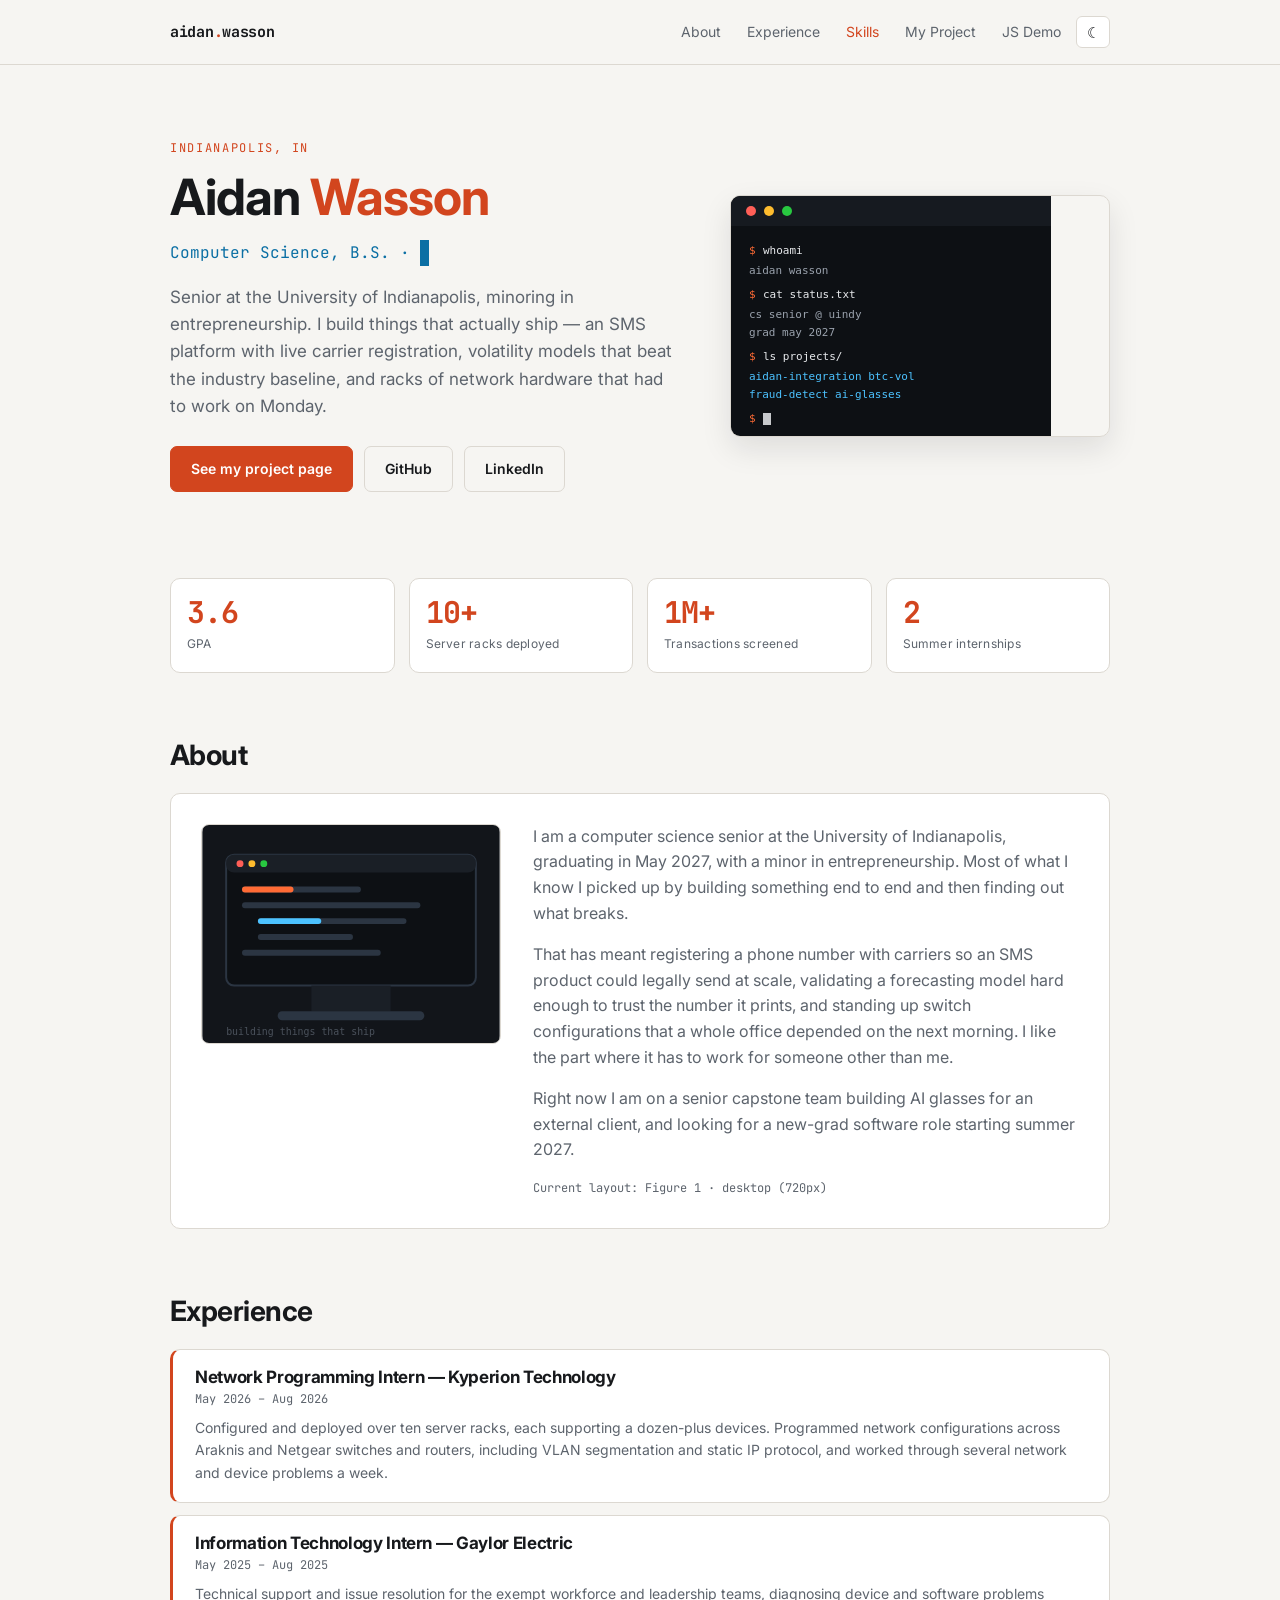
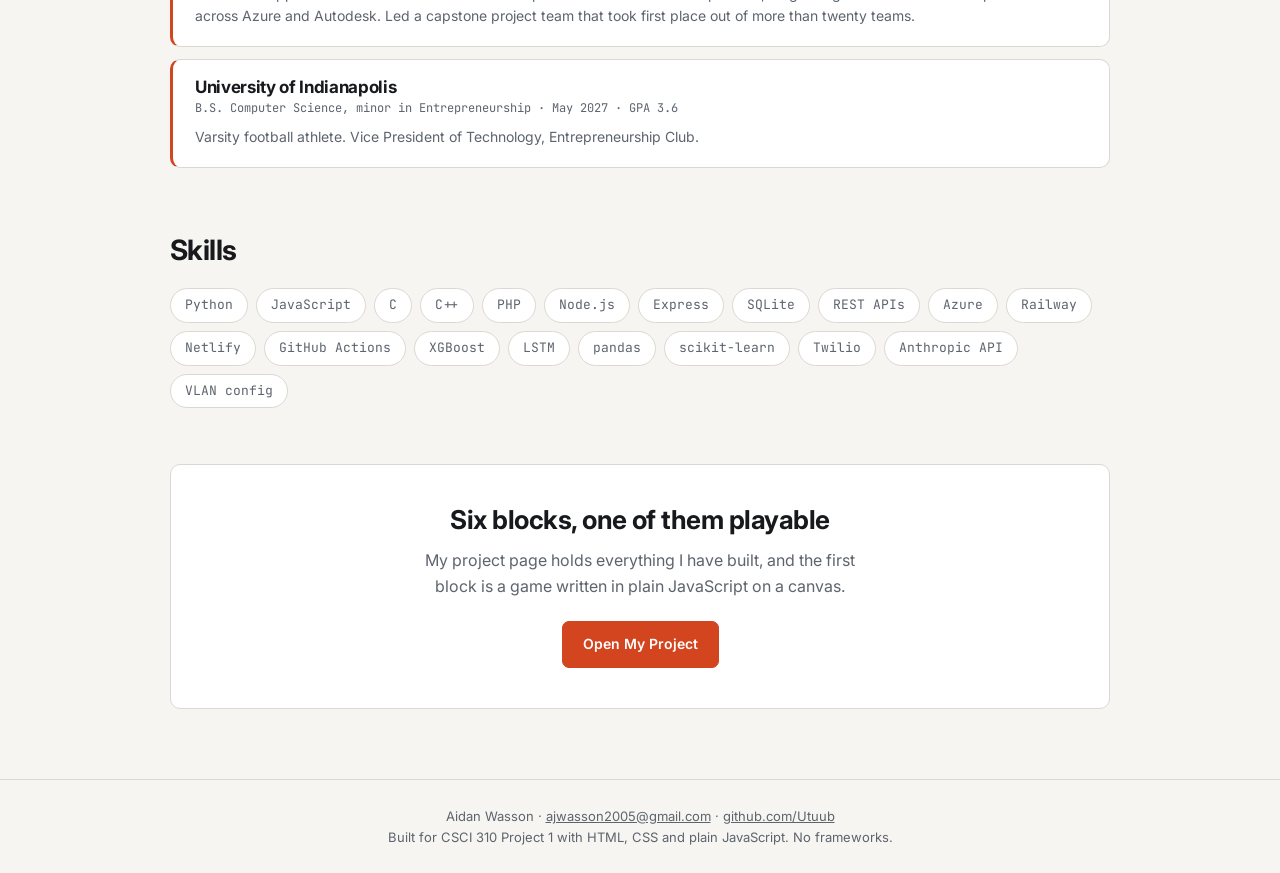
==== index.html @ 946678ec "Initial Site" ====
<!DOCTYPE html>
<html lang="en" data-theme="dark">
<head>
<meta charset="utf-8">
<meta name="viewport" content="width=device-width, initial-scale=1">
<title>Aidan Wasson — Computer Science, University of Indianapolis</title>
<meta name="description" content="Aidan Wasson — computer science senior at the University of Indianapolis. Full-stack, machine learning and network engineering projects.">

<link rel="preconnect" href="https://fonts.googleapis.com">
<link rel="preconnect" href="https://fonts.gstatic.com" crossorigin>
<link href="https://fonts.googleapis.com/css2?family=Inter:wght@400;600;700&family=JetBrains+Mono:wght@400;700&display=swap" rel="stylesheet">

<link rel="stylesheet" href="css/base.css">
<link rel="stylesheet" href="css/home.css">

<!-- loaded early, before first paint, so the saved theme does not flash -->
<script src="js/theme.js"></script>
</head>
<body>

<header class="nav">
  <div class="nav-inner">
    <a class="nav-mark" href="index.html">aidan<span>.</span>wasson</a>
    <button class="nav-toggle" type="button" aria-expanded="false" aria-label="Menu">&#9776;</button>
    <nav class="nav-links">
      <a href="#about">About</a>
      <a href="#work">Experience</a>
      <a href="#skills">Skills</a>
      <a href="projects.html">My Project</a>
      <a href="demo.html">JS Demo</a>
      <button class="theme-btn" type="button" aria-label="Switch theme">&#9728;</button>
    </nav>
  </div>
</header>

<main class="wrap">

  <!-- ---------------- hero ---------------- -->
  <section class="hero">
    <div>
      <p class="eyebrow">Indianapolis, IN</p>
      <h1>Aidan <span class="accent">Wasson</span></h1>

      <!-- the typewriter target — js/main.js reads data-phrases -->
      <p class="typed-line" data-typewriter
         data-phrases='["Computer Science, B.S. &#183; May 2027","Full-stack developer","Machine learning practitioner","Network programming intern","Varsity football athlete"]'></p>

      <p class="lede">
        Senior at the University of Indianapolis, minoring in entrepreneurship. I build
        things that actually ship &mdash; an SMS platform with live carrier registration,
        volatility models that beat the industry baseline, and racks of network hardware
        that had to work on Monday.
      </p>

      <div class="hero-actions">
        <a class="btn" href="projects.html">See my project page</a>
        <a class="btn btn-ghost" href="https://github.com/Utuub">GitHub</a>
        <a class="btn btn-ghost" href="https://linkedin.com/in/aidan-wasson-02a446388">LinkedIn</a>
      </div>
    </div>

    <div class="hero-art">
      <img src="img/hero.svg" alt="Terminal window listing Aidan's projects" width="320" height="240">
    </div>
  </section>

  <!-- counters animate when they scroll into view -->
  <section class="stats reveal">
    <div class="stat"><b data-count="3.6">0</b><span>GPA</span></div>
    <div class="stat"><b data-count="10" data-suffix="+">0</b><span>Server racks deployed</span></div>
    <div class="stat"><b data-count="1" data-suffix="M+">0</b><span>Transactions screened</span></div>
    <div class="stat"><b data-count="2" data-suffix="">0</b><span>Summer internships</span></div>
  </section>

  <!-- ---------------- about ----------------
       This section is the one whose IMAGE and TEXT both change between the
       desktop and the mobile layout, per the Project 1 spec. The swap is in
       css/home.css; js/main.js watches the same breakpoint and reports which
       layout is live in the [data-layout-text] span. -->
  <section class="section reveal" id="about">
    <h2>About</h2>
    <div class="about">

      <!-- desktop picture -->
      <img class="about-desktop-only" src="img/about-desktop.svg"
           alt="An editor window with code on a desk setup" width="300" height="220">

      <!-- mobile picture — a different image entirely -->
      <img class="about-mobile-only" src="img/about-mobile.svg"
           alt="The same site rendered on a phone" width="300" height="200">

      <div>
        <!-- desktop copy -->
        <div class="about-desktop-only">
          <p>
            I am a computer science senior at the University of Indianapolis, graduating in
            May 2027, with a minor in entrepreneurship. Most of what I know I picked up by
            building something end to end and then finding out what breaks.
          </p>
          <p>
            That has meant registering a phone number with carriers so an SMS product could
            legally send at scale, validating a forecasting model hard enough to trust the
            number it prints, and standing up switch configurations that a whole office
            depended on the next morning. I like the part where it has to work for someone
            other than me.
          </p>
          <p>
            Right now I am on a senior capstone team building AI glasses for an external
            client, and looking for a new-grad software role starting summer 2027.
          </p>
        </div>

        <!-- mobile copy — shorter, and not the same words -->
        <div class="about-mobile-only">
          <p>
            CS senior at the University of Indianapolis, graduating May 2027. I build
            full-stack products, machine learning models, and the network plumbing
            underneath both.
          </p>
          <p>
            Currently on a senior capstone team building AI glasses, and looking for a
            new-grad software role for summer 2027.
          </p>
        </div>

        <p style="font-family:var(--mono);font-size:12px;color:var(--ink-soft);margin-bottom:0">
          Current layout: <span data-layout-text>&#8230;</span>
        </p>
      </div>
    </div>
  </section>

  <!-- ---------------- experience ---------------- -->
  <section class="section reveal" id="work">
    <h2>Experience</h2>
    <div class="xp">
      <article class="xp-item">
        <h3>Network Programming Intern &mdash; Kyperion Technology</h3>
        <p class="when">May 2026 &ndash; Aug 2026</p>
        <p>
          Configured and deployed over ten server racks, each supporting a dozen-plus devices.
          Programmed network configurations across Araknis and Netgear switches and routers,
          including VLAN segmentation and static IP protocol, and worked through several
          network and device problems a week.
        </p>
      </article>
      <article class="xp-item">
        <h3>Information Technology Intern &mdash; Gaylor Electric</h3>
        <p class="when">May 2025 &ndash; Aug 2025</p>
        <p>
          Technical support and issue resolution for the exempt workforce and leadership teams,
          diagnosing device and software problems across Azure and Autodesk. Led a capstone
          project team that took first place out of more than twenty teams.
        </p>
      </article>
      <article class="xp-item">
        <h3>University of Indianapolis</h3>
        <p class="when">B.S. Computer Science, minor in Entrepreneurship &#183; May 2027 &#183; GPA 3.6</p>
        <p>
          Varsity football athlete. Vice President of Technology, Entrepreneurship Club.
        </p>
      </article>
    </div>
  </section>

  <!-- ---------------- skills ---------------- -->
  <section class="section reveal" id="skills">
    <h2>Skills</h2>
    <div class="skills">
      <span class="chip">Python</span><span class="chip">JavaScript</span><span class="chip">C</span>
      <span class="chip">C++</span><span class="chip">PHP</span><span class="chip">Node.js</span>
      <span class="chip">Express</span><span class="chip">SQLite</span><span class="chip">REST APIs</span>
      <span class="chip">Azure</span><span class="chip">Railway</span><span class="chip">Netlify</span>
      <span class="chip">GitHub Actions</span><span class="chip">XGBoost</span><span class="chip">LSTM</span>
      <span class="chip">pandas</span><span class="chip">scikit-learn</span><span class="chip">Twilio</span>
      <span class="chip">Anthropic API</span><span class="chip">VLAN config</span>
    </div>
  </section>

  <!-- ---------------- cta ---------------- -->
  <section class="cta reveal">
    <h2>Six blocks, one of them playable</h2>
    <p>
      My project page holds everything I have built, and the first block is a game
      written in plain JavaScript on a canvas.
    </p>
    <a class="btn" href="projects.html">Open My Project</a>
  </section>

</main>

<footer class="foot">
  Aidan Wasson &#183;
  <a href="mailto:ajwasson2005@gmail.com">ajwasson2005@gmail.com</a> &#183;
  <a href="https://github.com/Utuub">github.com/Utuub</a><br>
  Built for CSCI 310 Project 1 with HTML, CSS and plain JavaScript. No frameworks.
</footer>

<script src="js/main.js"></script>
</body>
</html>
---- css/base.css ----
/* base.css — design tokens, reset, nav, footer.
   Shared by every page. Page-specific rules live in their own file. */

/* ---------- tokens ---------- */
:root {
  --bg:        #101215;
  --bg-raise:  #181b20;
  --bg-sink:   #0a0b0d;
  --line:      #262b32;
  --ink:       #e8eaed;
  --ink-soft:  #9aa2ad;
  --accent:    #ff6b35;
  --accent-2:  #4cc2ff;
  --radius:    10px;
  --shadow:    0 12px 30px rgba(0, 0, 0, .45);
  --sans: "Inter", -apple-system, BlinkMacSystemFont, "Segoe UI", Roboto, Arial, sans-serif;
  --mono: "JetBrains Mono", ui-monospace, "SF Mono", Consolas, "Courier New", monospace;
}

/* Light theme — applied by js/theme.js writing data-theme="light" on <html>. */
html[data-theme="light"] {
  --bg:        #f6f5f2;
  --bg-raise:  #ffffff;
  --bg-sink:   #e9e7e2;
  --line:      #dcd8d1;
  --ink:       #17191c;
  --ink-soft:  #5d646d;
  --accent:    #d2451e;
  --accent-2:  #0b6fa4;
  --shadow:    0 12px 30px rgba(20, 22, 26, .10);
}

/* ---------- reset ---------- */
* { box-sizing: border-box; }

html { scroll-behavior: smooth; }

body {
  margin: 0;
  background: var(--bg);
  color: var(--ink);
  font-family: var(--sans);
  font-size: 16px;
  line-height: 1.6;
  -webkit-font-smoothing: antialiased;
  transition: background .25s ease, color .25s ease;
}

img { max-width: 100%; display: block; }

a { color: var(--accent); }

h1, h2, h3 { line-height: 1.15; margin: 0 0 .5em; font-weight: 700; letter-spacing: -.02em; }

/* ---------- top navigation ---------- */
.nav {
  position: sticky;
  top: 0;
  z-index: 40;
  background: color-mix(in srgb, var(--bg) 88%, transparent);
  backdrop-filter: blur(10px);
  border-bottom: 1px solid var(--line);
}

.nav-inner {
  max-width: 980px;
  margin: 0 auto;
  padding: 14px 20px;
  display: flex;
  align-items: center;
  gap: 18px;
}

.nav-mark {
  font-family: var(--mono);
  font-weight: 700;
  font-size: 15px;
  letter-spacing: -.02em;
  color: var(--ink);
  text-decoration: none;
  white-space: nowrap;
}
.nav-mark span { color: var(--accent); }

.nav-links {
  display: flex;
  gap: 4px;
  margin-left: auto;
  align-items: center;
}

.nav-links a {
  color: var(--ink-soft);
  text-decoration: none;
  font-size: 14px;
  padding: 7px 11px;
  border-radius: 6px;
  transition: color .15s ease, background .15s ease;
}
.nav-links a:hover { color: var(--ink); background: var(--bg-raise); }
/* set by the scroll-spy in js/main.js */
.nav-links a.current { color: var(--accent); }

/* theme toggle button — js/theme.js */
.theme-btn {
  background: var(--bg-raise);
  border: 1px solid var(--line);
  color: var(--ink);
  border-radius: 6px;
  width: 34px;
  height: 32px;
  cursor: pointer;
  font-size: 15px;
  line-height: 1;
  display: grid;
  place-items: center;
  transition: border-color .15s ease, transform .15s ease;
}
.theme-btn:hover { border-color: var(--accent); transform: translateY(-1px); }

/* hamburger — hidden until the layout goes narrow */
.nav-toggle {
  display: none;
  background: var(--bg-raise);
  border: 1px solid var(--line);
  color: var(--ink);
  border-radius: 6px;
  width: 34px;
  height: 32px;
  cursor: pointer;
  font-size: 15px;
  line-height: 1;
}

/* ---------- shared bits ---------- */
.btn {
  display: inline-block;
  padding: 11px 20px;
  border-radius: 7px;
  text-decoration: none;
  font-size: 14px;
  font-weight: 600;
  border: 1px solid var(--accent);
  background: var(--accent);
  color: #fff;
  transition: transform .15s ease, box-shadow .15s ease;
}
.btn:hover { transform: translateY(-2px); box-shadow: 0 8px 18px rgba(0,0,0,.3); }

.btn-ghost {
  background: transparent;
  color: var(--ink);
  border-color: var(--line);
}
.btn-ghost:hover { border-color: var(--accent); }

.eyebrow {
  font-family: var(--mono);
  font-size: 12px;
  letter-spacing: .14em;
  text-transform: uppercase;
  color: var(--accent);
  margin: 0 0 10px;
}

.foot {
  border-top: 1px solid var(--line);
  margin-top: 70px;
  padding: 26px 20px;
  text-align: center;
  color: var(--ink-soft);
  font-size: 13px;
}
.foot a { color: var(--ink-soft); }

/* ---------- scroll reveal (js/main.js IntersectionObserver) ---------- */
.reveal {
  opacity: 0;
  transform: translateY(18px);
  transition: opacity .55s ease, transform .55s ease;
}
.reveal.shown { opacity: 1; transform: none; }

@media (prefers-reduced-motion: reduce) {
  .reveal { opacity: 1; transform: none; transition: none; }
  html { scroll-behavior: auto; }
}

/* ---------- narrow layout ---------- */
@media (max-width: 719px) {
  .nav-toggle { display: block; margin-left: auto; }

  .nav-links {
    display: none;
    position: absolute;
    top: 100%;
    left: 0;
    right: 0;
    flex-direction: column;
    align-items: stretch;
    gap: 0;
    margin: 0;
    padding: 8px;
    background: var(--bg-raise);
    border-bottom: 1px solid var(--line);
  }
  .nav-links.open { display: flex; }
  .nav-links a { padding: 11px 12px; }
  .nav-links .theme-btn { width: 100%; height: 38px; margin-top: 6px; }
}
---- css/home.css ----
/* home.css — the personal homepage (index.html), the site's entry point. */

.wrap {
  max-width: 980px;
  margin: 0 auto;
  padding: 0 20px;
}

/* ---------- hero ---------- */
.hero {
  padding: 74px 0 60px;
  display: grid;
  grid-template-columns: 1.35fr 1fr;
  gap: 46px;
  align-items: center;
}

.hero h1 {
  font-size: 50px;
  margin-bottom: 14px;
}
.hero h1 .accent { color: var(--accent); }

/* the typewriter line — js/main.js fills it one character at a time */
.typed-line {
  font-family: var(--mono);
  font-size: 16px;
  color: var(--accent-2);
  min-height: 26px;
  margin: 0 0 18px;
}
.caret {
  display: inline-block;
  width: 9px;
  background: var(--accent-2);
  animation: blink 1s steps(1) infinite;
  color: transparent;
}
@keyframes blink { 50% { opacity: 0; } }

.hero p.lede {
  color: var(--ink-soft);
  font-size: 17px;
  margin: 0 0 26px;
  max-width: 48ch;
}

.hero-actions { display: flex; gap: 11px; flex-wrap: wrap; }

.hero-art {
  border-radius: var(--radius);
  border: 1px solid var(--line);
  overflow: hidden;
  box-shadow: var(--shadow);
}

/* ---------- counters (js/main.js counts them up on reveal) ---------- */
.stats {
  display: grid;
  grid-template-columns: repeat(4, 1fr);
  gap: 14px;
  padding: 26px 0 10px;
}

.stat {
  background: var(--bg-raise);
  border: 1px solid var(--line);
  border-radius: var(--radius);
  padding: 18px 16px;
}
.stat b {
  display: block;
  font-family: var(--mono);
  font-size: 30px;
  color: var(--accent);
  line-height: 1;
  letter-spacing: -.03em;
}
.stat span {
  display: block;
  margin-top: 7px;
  font-size: 12px;
  color: var(--ink-soft);
  letter-spacing: .02em;
}

/* ---------- generic section ---------- */
.section { padding: 56px 0 10px; }
.section > h2 { font-size: 28px; margin-bottom: 22px; }

/* ---------- about: this is the block whose IMAGE AND TEXT both change
   between the desktop and mobile layouts (Project 1 requirement) ---------- */
.about {
  display: grid;
  grid-template-columns: 300px 1fr;
  gap: 32px;
  align-items: start;
  background: var(--bg-raise);
  border: 1px solid var(--line);
  border-radius: var(--radius);
  padding: 30px;
}

.about img { border-radius: 8px; border: 1px solid var(--line); }
.about p { color: var(--ink-soft); margin-top: 0; }

/* desktop copy shows, mobile copy hides — swapped in the media query below */
.about-mobile-only { display: none; }

/* ---------- experience list ---------- */
.xp { display: grid; gap: 12px; }

.xp-item {
  background: var(--bg-raise);
  border: 1px solid var(--line);
  border-left: 3px solid var(--accent);
  border-radius: var(--radius);
  padding: 18px 22px;
}
.xp-item h3 { font-size: 17px; margin-bottom: 2px; }
.xp-item .when {
  font-family: var(--mono);
  font-size: 12px;
  color: var(--ink-soft);
  margin: 0 0 8px;
}
.xp-item p { margin: 0; color: var(--ink-soft); font-size: 14px; }

/* ---------- skills ---------- */
.skills { display: flex; flex-wrap: wrap; gap: 8px; }
.chip {
  background: var(--bg-raise);
  border: 1px solid var(--line);
  border-radius: 999px;
  padding: 6px 14px;
  font-size: 13px;
  color: var(--ink-soft);
  font-family: var(--mono);
  transition: color .15s ease, border-color .15s ease, transform .15s ease;
}
.chip:hover { color: var(--accent); border-color: var(--accent); transform: translateY(-2px); }

/* ---------- call to action ---------- */
.cta {
  margin-top: 46px;
  text-align: center;
  background: var(--bg-raise);
  border: 1px solid var(--line);
  border-radius: var(--radius);
  padding: 40px 24px;
}
.cta h2 { font-size: 26px; }
.cta p { color: var(--ink-soft); max-width: 46ch; margin: 0 auto 22px; }

/* ---------- narrow layout ---------- */
@media (max-width: 719px) {
  .hero {
    grid-template-columns: 1fr;
    gap: 26px;
    padding: 40px 0 34px;
  }
  .hero h1 { font-size: 34px; }
  .hero p.lede { font-size: 15px; }

  .stats { grid-template-columns: repeat(2, 1fr); }
  .stat b { font-size: 24px; }

  .section { padding: 38px 0 6px; }
  .section > h2 { font-size: 22px; }

  /* the swap: single column, different photo, shorter copy */
  .about { grid-template-columns: 1fr; gap: 18px; padding: 20px; }
  .about-desktop-only { display: none; }
  .about-mobile-only { display: block; }
}
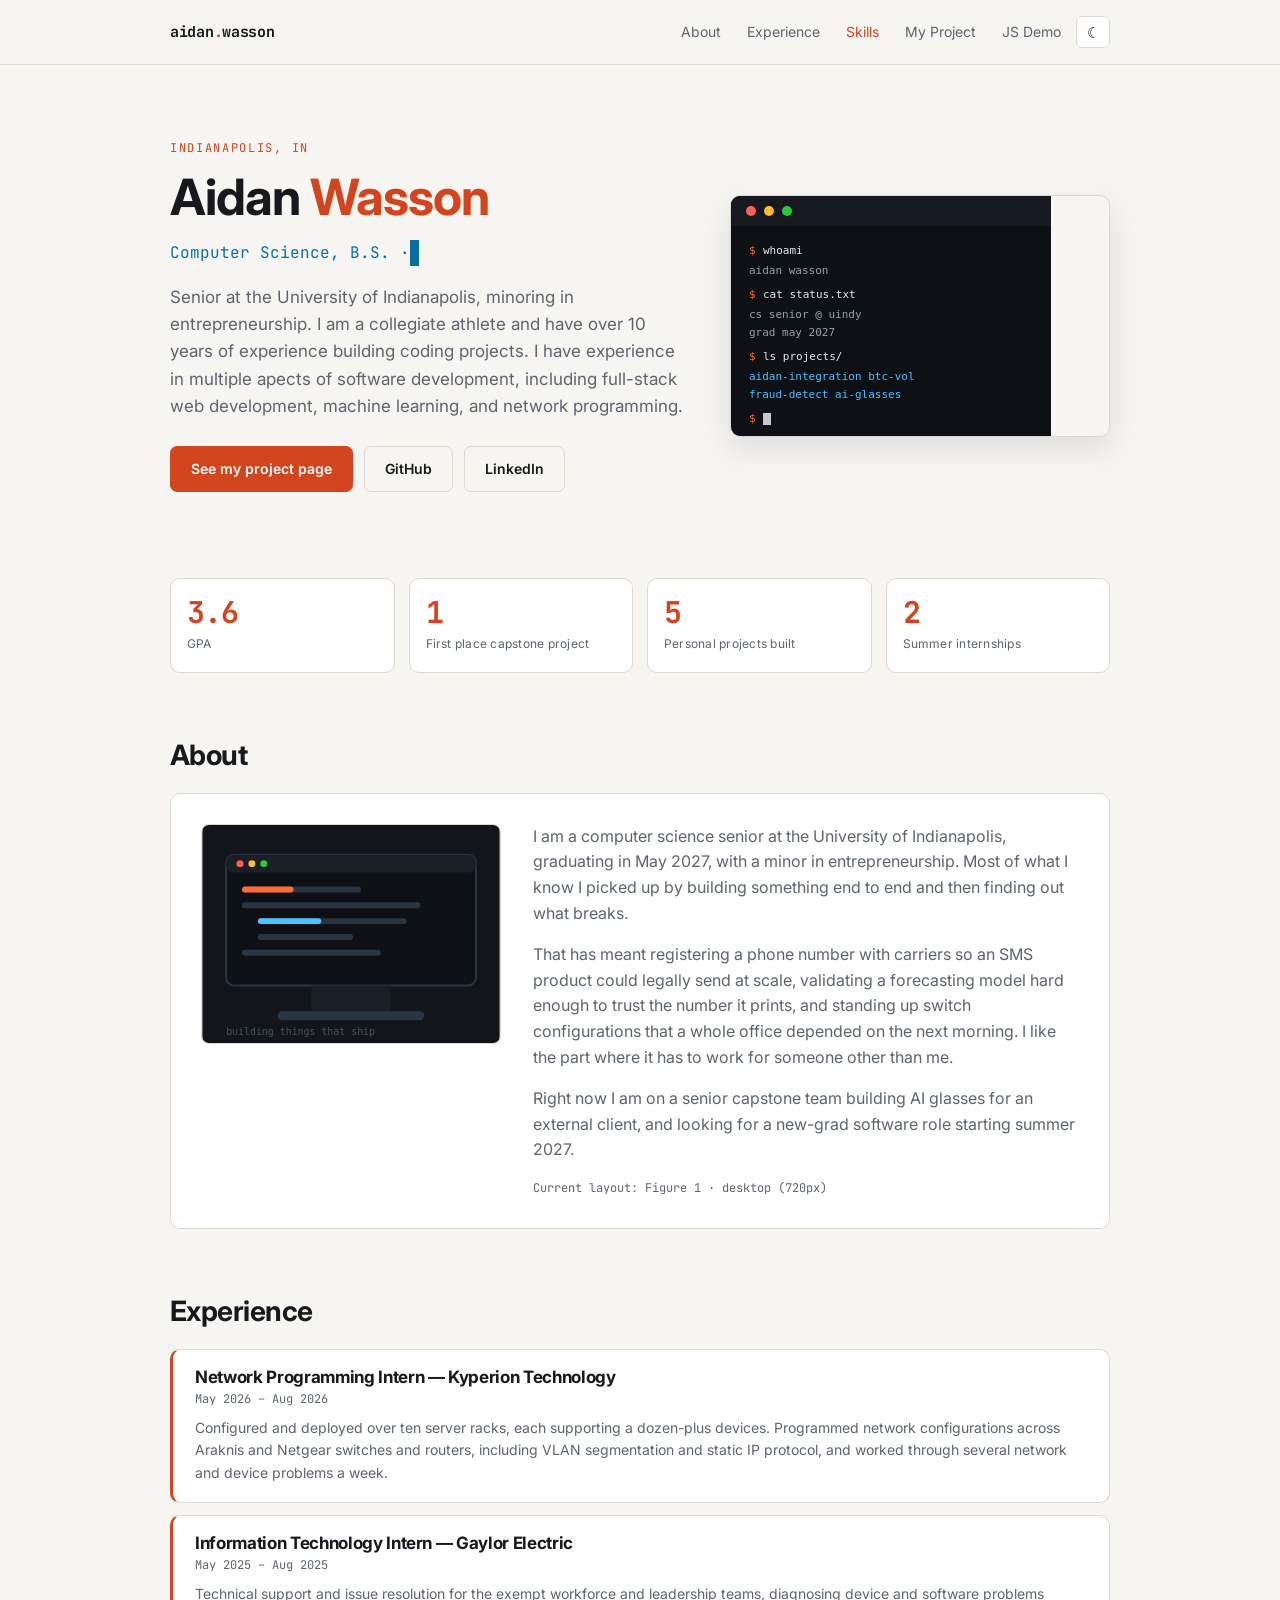
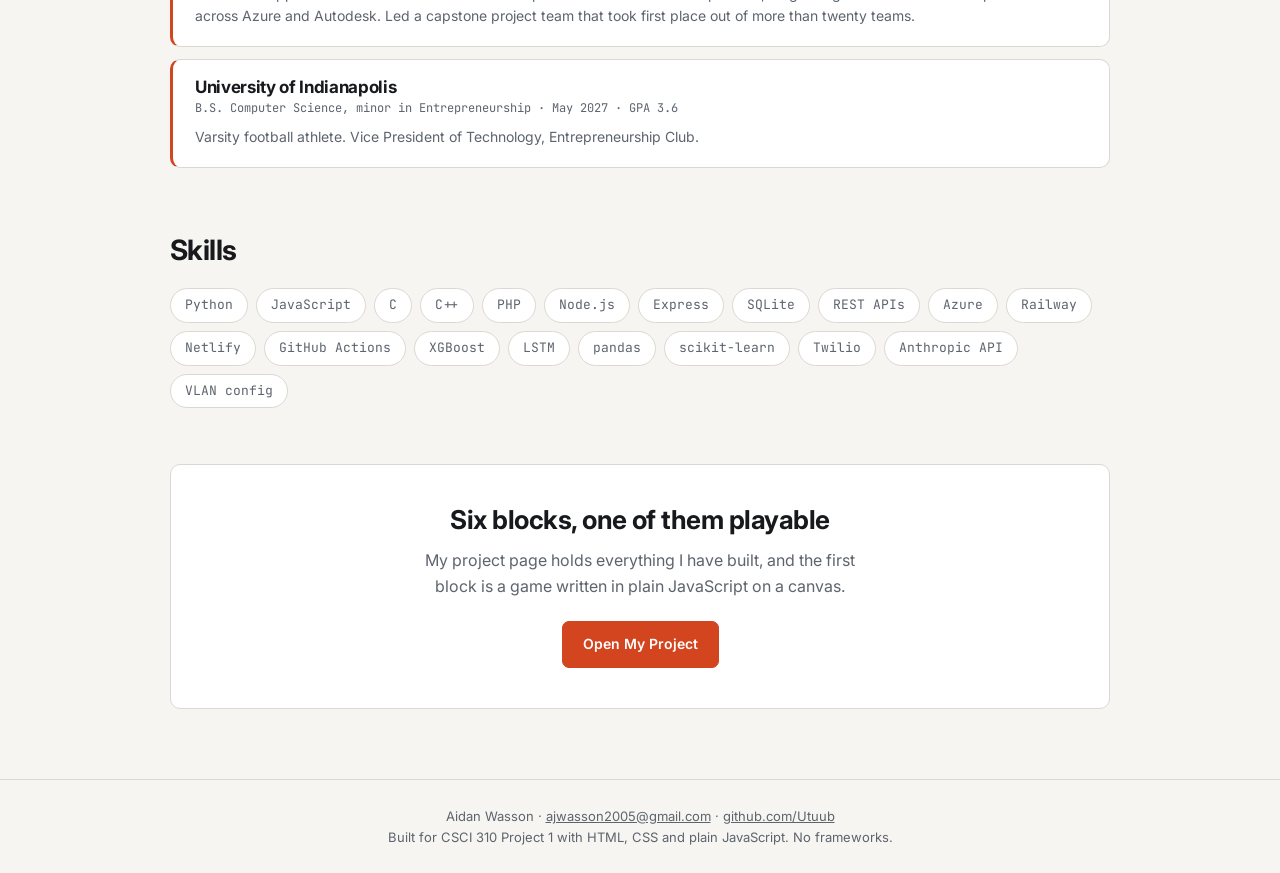
==== commit 42e3ece6: "Update homepage stat callouts Replace server-racks/transactions stats (duplicated elsewhere on the p" ====
--- a/index.html
+++ b/index.html
@@ -46,10 +46,10 @@
          data-phrases='["Computer Science, B.S. &#183; May 2027","Full-stack developer","Machine learning practitioner","Network programming intern","Varsity football athlete"]'></p>
 
       <p class="lede">
-        Senior at the University of Indianapolis, minoring in entrepreneurship. I build
-        things that actually ship &mdash; an SMS platform with live carrier registration,
-        volatility models that beat the industry baseline, and racks of network hardware
-        that had to work on Monday.
+        Senior at the University of Indianapolis, minoring in entrepreneurship. I am a 
+        collegiate athlete and have over 10 years of experience building coding projects.
+        I have experience in multiple apects of software development, including full-stack
+       web development, machine learning, and network programming.
       </p>
 
       <div class="hero-actions">
@@ -67,8 +67,8 @@
   <!-- counters animate when they scroll into view -->
   <section class="stats reveal">
     <div class="stat"><b data-count="3.6">0</b><span>GPA</span></div>
-    <div class="stat"><b data-count="10" data-suffix="+">0</b><span>Server racks deployed</span></div>
-    <div class="stat"><b data-count="1" data-suffix="M+">0</b><span>Transactions screened</span></div>
+    <div class="stat"><b data-count="1" data-suffix="">0</b><span>First place capstone project</span></div>
+    <div class="stat"><b data-count="5" data-suffix="">0</b><span>Personal projects built</span></div>
     <div class="stat"><b data-count="2" data-suffix="">0</b><span>Summer internships</span></div>
   </section>
 
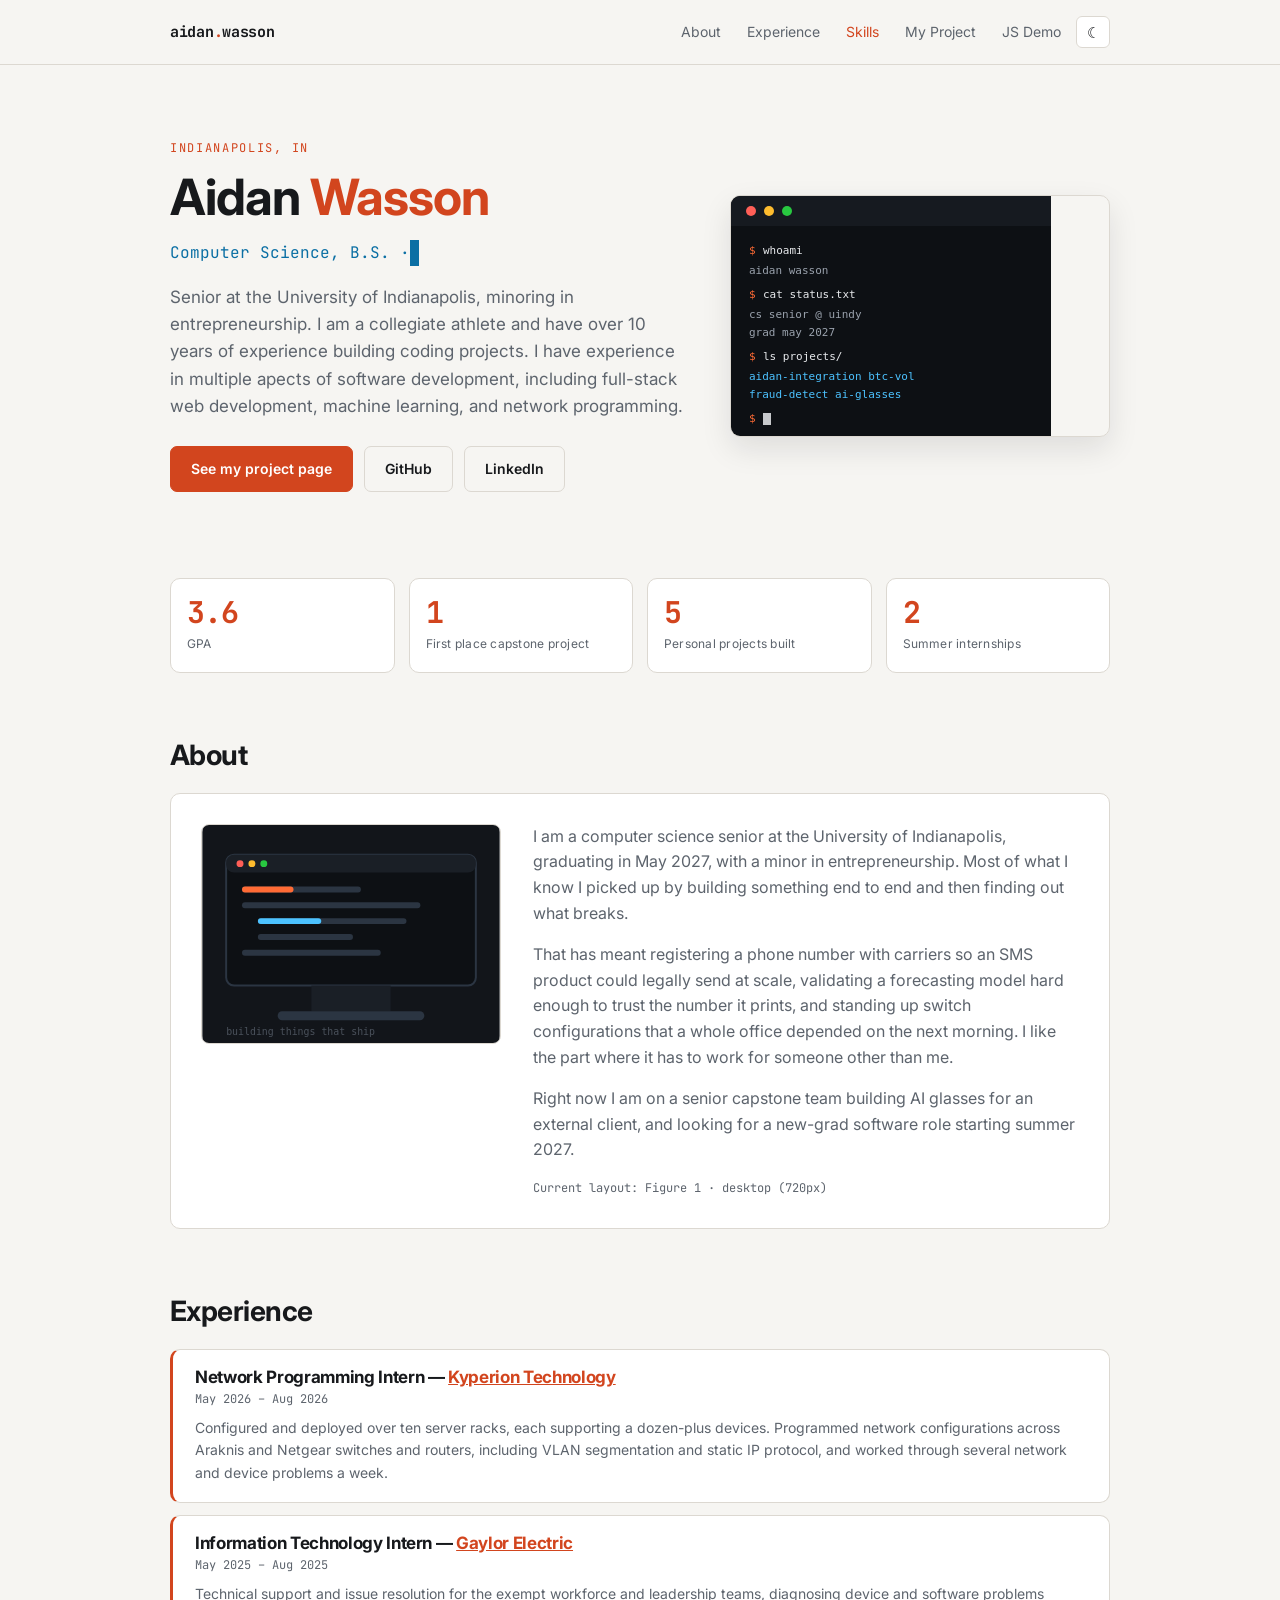
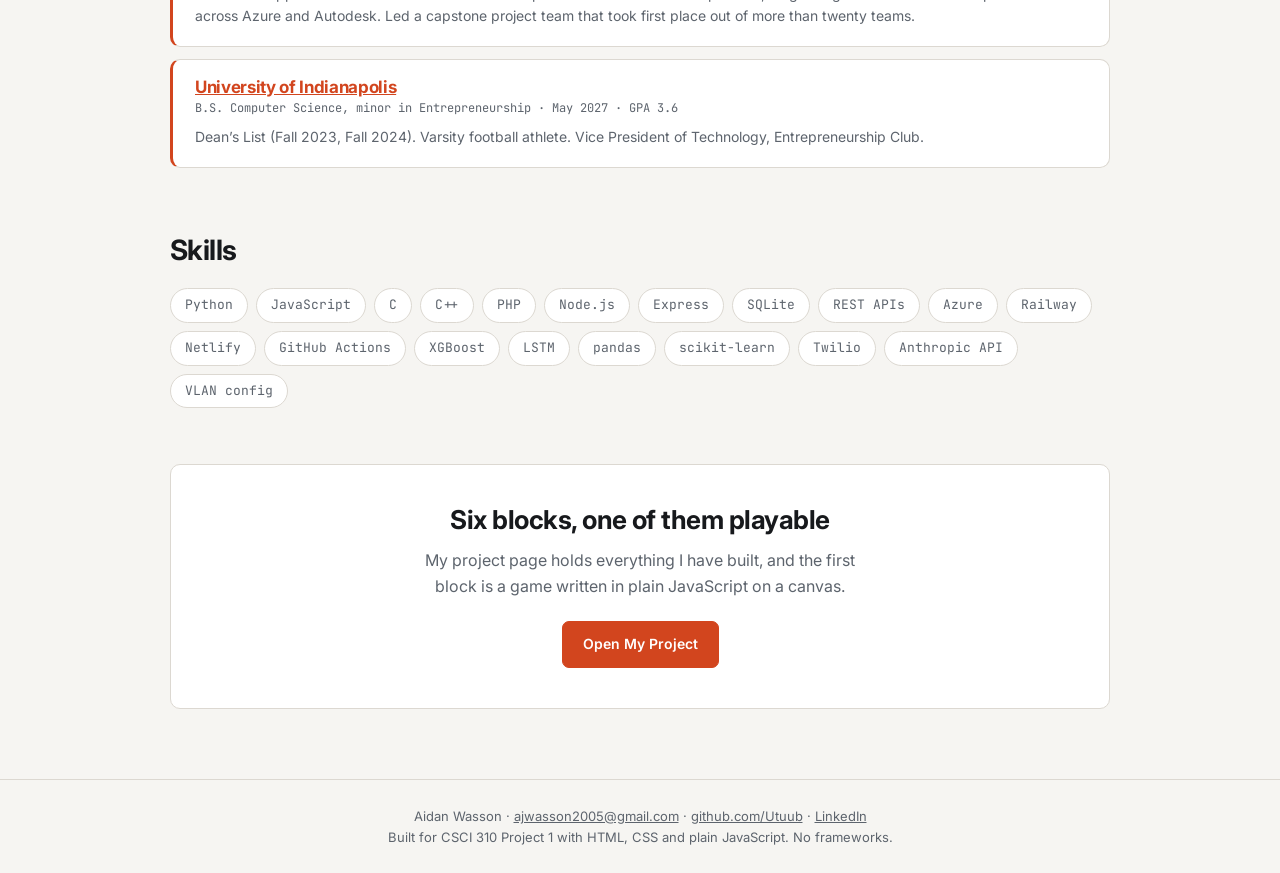
==== commit 9a7656d1: "Add links, dates, Dean's List and LinkedIn footer to portfolio Co-Authored-By: Claude Opus 5.5 <nore" ====
--- a/index.html
+++ b/index.html
@@ -135,7 +135,7 @@
     <h2>Experience</h2>
     <div class="xp">
       <article class="xp-item">
-        <h3>Network Programming Intern &mdash; Kyperion Technology</h3>
+        <h3>Network Programming Intern &mdash; <a href="https://www.kyperiontech.com" target="_blank" rel="noopener">Kyperion Technology</a></h3>
         <p class="when">May 2026 &ndash; Aug 2026</p>
         <p>
           Configured and deployed over ten server racks, each supporting a dozen-plus devices.
@@ -145,7 +145,7 @@
         </p>
       </article>
       <article class="xp-item">
-        <h3>Information Technology Intern &mdash; Gaylor Electric</h3>
+        <h3>Information Technology Intern &mdash; <a href="https://www.gaylor.com" target="_blank" rel="noopener">Gaylor Electric</a></h3>
         <p class="when">May 2025 &ndash; Aug 2025</p>
         <p>
           Technical support and issue resolution for the exempt workforce and leadership teams,
@@ -154,10 +154,11 @@
         </p>
       </article>
       <article class="xp-item">
-        <h3>University of Indianapolis</h3>
+        <h3><a href="https://www.uindy.edu" target="_blank" rel="noopener">University of Indianapolis</a></h3>
         <p class="when">B.S. Computer Science, minor in Entrepreneurship &#183; May 2027 &#183; GPA 3.6</p>
         <p>
-          Varsity football athlete. Vice President of Technology, Entrepreneurship Club.
+          Dean&rsquo;s List (Fall 2023, Fall 2024). Varsity football athlete. Vice President of
+          Technology, Entrepreneurship Club.
         </p>
       </article>
     </div>
@@ -192,7 +193,8 @@
 <footer class="foot">
   Aidan Wasson &#183;
   <a href="mailto:ajwasson2005@gmail.com">ajwasson2005@gmail.com</a> &#183;
-  <a href="https://github.com/Utuub">github.com/Utuub</a><br>
+  <a href="https://github.com/Utuub">github.com/Utuub</a> &#183;
+  <a href="https://linkedin.com/in/aidan-wasson-02a446388">LinkedIn</a><br>
   Built for CSCI 310 Project 1 with HTML, CSS and plain JavaScript. No frameworks.
 </footer>
 
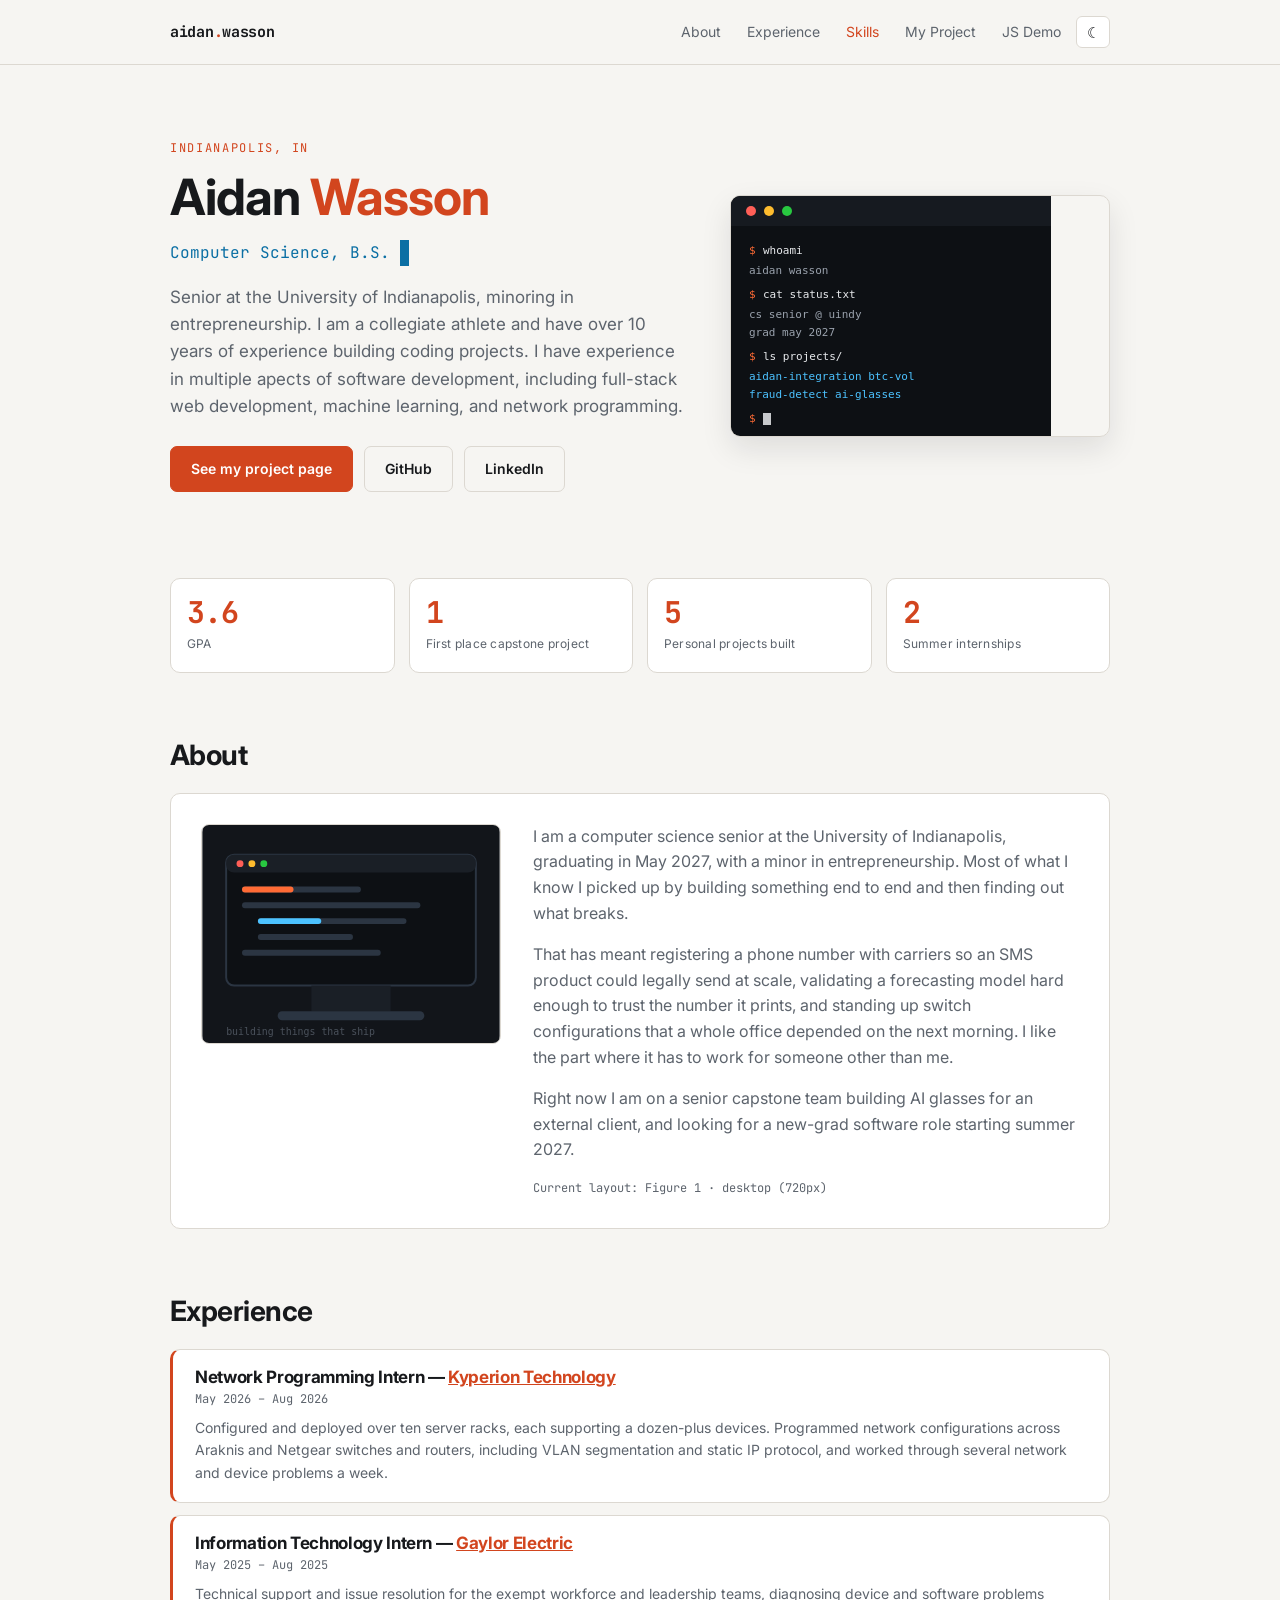
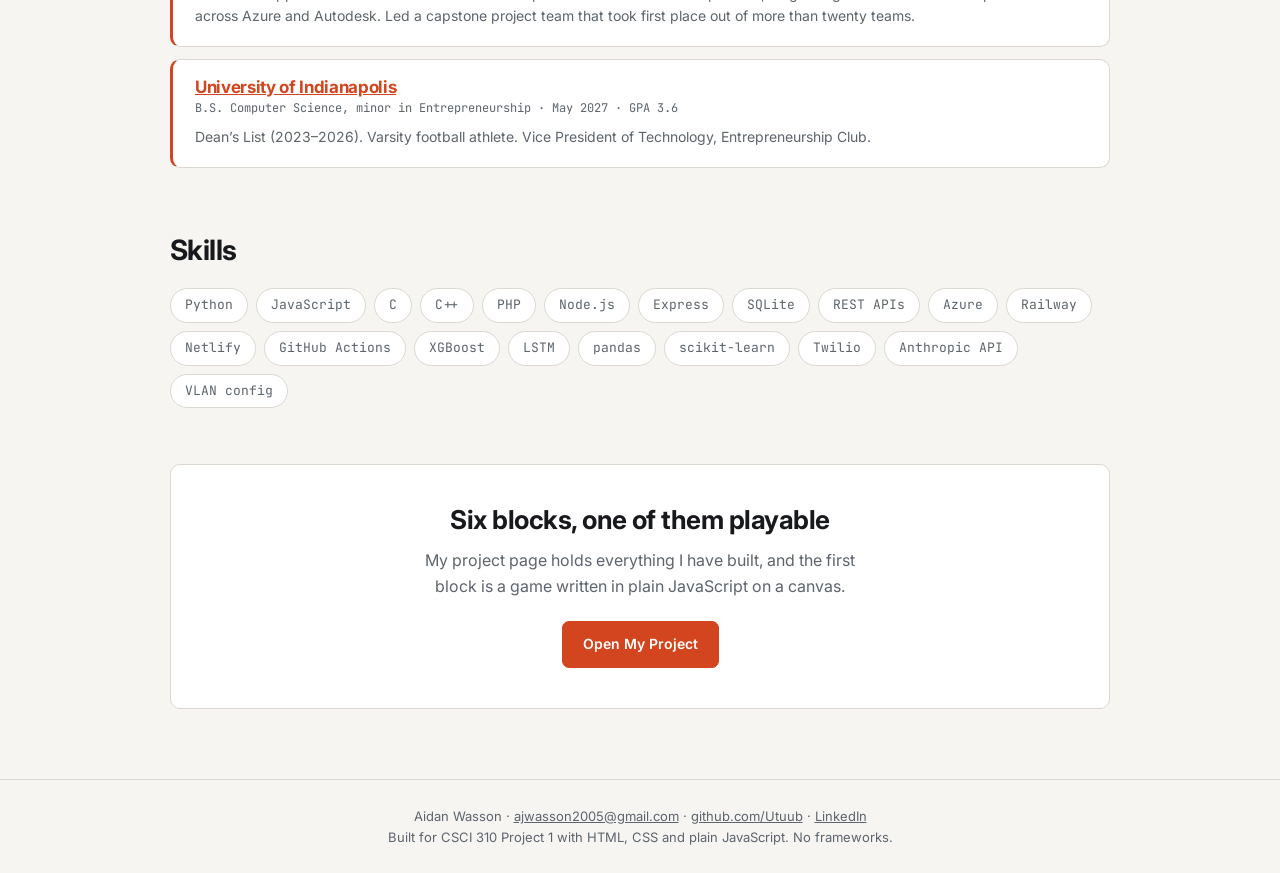
==== commit b91cd485: "Match Dean's List wording to resume Co-Authored-By: Claude Opus 5.5 <noreply@anthropic.com>" ====
--- a/index.html
+++ b/index.html
@@ -55,7 +55,7 @@
       <div class="hero-actions">
         <a class="btn" href="projects.html">See my project page</a>
         <a class="btn btn-ghost" href="https://github.com/Utuub">GitHub</a>
-        <a class="btn btn-ghost" href="https://linkedin.com/in/aidan-wasson-02a446388">LinkedIn</a>
+        <a class="btn btn-ghost" href="https://linkedin.com/in/aidan-wasson">LinkedIn</a>
       </div>
     </div>
 
@@ -157,7 +157,7 @@
         <h3><a href="https://www.uindy.edu" target="_blank" rel="noopener">University of Indianapolis</a></h3>
         <p class="when">B.S. Computer Science, minor in Entrepreneurship &#183; May 2027 &#183; GPA 3.6</p>
         <p>
-          Dean&rsquo;s List (Fall 2023, Fall 2024). Varsity football athlete. Vice President of
+          Dean&rsquo;s List (2023&ndash;2026). Varsity football athlete. Vice President of
           Technology, Entrepreneurship Club.
         </p>
       </article>
@@ -194,7 +194,7 @@
   Aidan Wasson &#183;
   <a href="mailto:ajwasson2005@gmail.com">ajwasson2005@gmail.com</a> &#183;
   <a href="https://github.com/Utuub">github.com/Utuub</a> &#183;
-  <a href="https://linkedin.com/in/aidan-wasson-02a446388">LinkedIn</a><br>
+  <a href="https://linkedin.com/in/aidan-wasson">LinkedIn</a><br>
   Built for CSCI 310 Project 1 with HTML, CSS and plain JavaScript. No frameworks.
 </footer>
 
